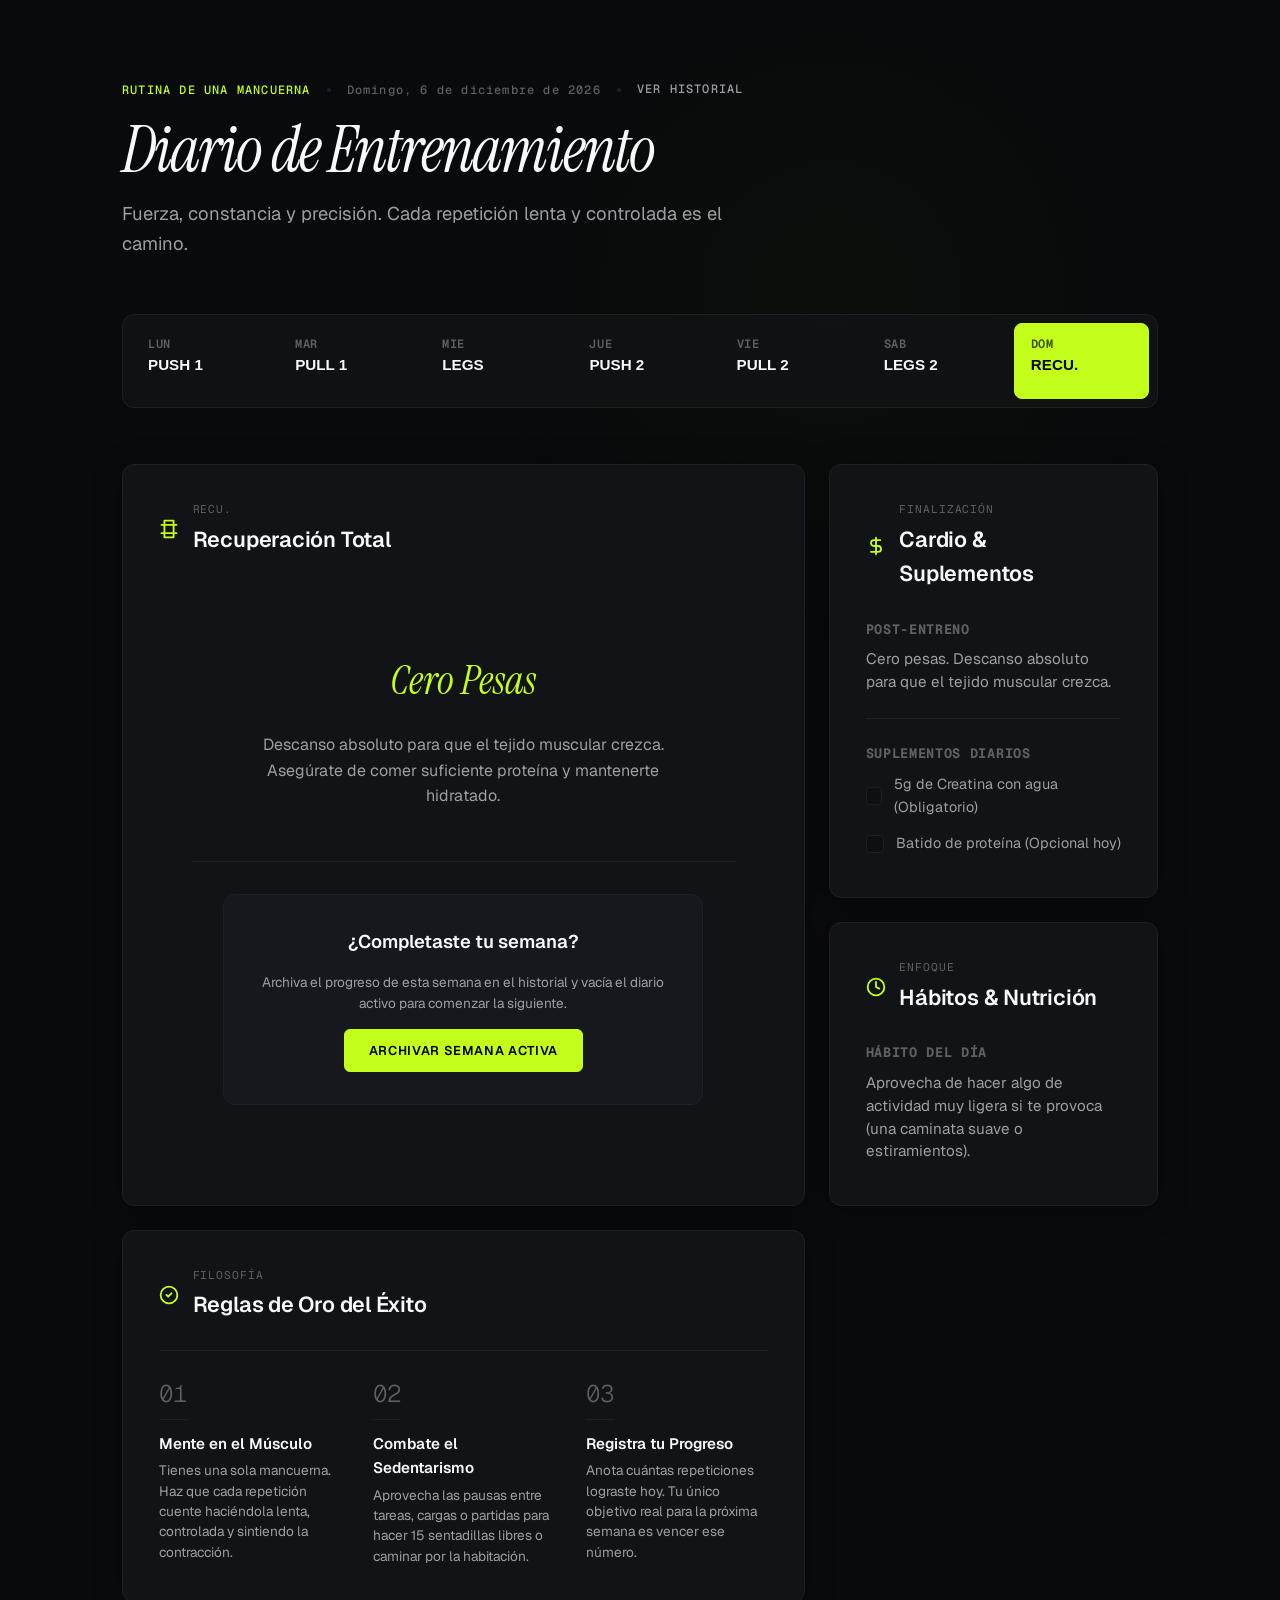
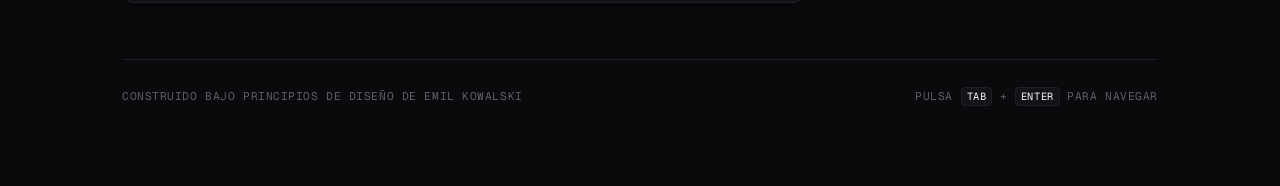
==== index.html @ bdcbb493 "^Paso 1" ====
<!DOCTYPE html>
<html lang="es">

<head>
  <meta charset="UTF-8">
  <meta name="viewport" content="width=device-width, initial-scale=1.0">
  <title>Diario de Entrenamiento — Calendario Interactivo</title>
  <meta name="description"
    content="Calendario interactivo de entrenamiento minimalista con una sola mancuerna. Registra repeticiones, completa series y sigue hábitos diarios.">
  <link rel="preconnect" href="https://fonts.googleapis.com">
  <link rel="preconnect" href="https://fonts.gstatic.com" crossorigin>
  <link
    href="https://fonts.googleapis.com/css2?family=Instrument+Serif:ital@0;1&family=Geist:wght@300;400;500;600;700&family=Geist+Mono:wght@400;500;600&display=swap"
    rel="stylesheet">
  <link rel="stylesheet" href="style.css?v=1.2">
</head>

<body>

  <!-- Background Subtle Blob (Ambient Motion) -->
  <div class="ambient-glow" id="ambientGlow"></div>

  <div class="app-container">

    <!-- Editorial Header -->
    <header class="main-header">
      <div class="header-meta">
        <span class="meta-tag">RUTINA DE UNA MANCUERNA</span>
        <span class="meta-divider"></span>
        <span class="meta-date" id="currentDateString">Viernes, 5 de Junio</span>
        <span class="meta-divider"></span>
        <a href="historial.html" class="history-link" id="navHistoryLink">VER HISTORIAL</a>
      </div>
      <h1 class="main-title">Diario de Entrenamiento</h1>
      <p class="main-subtitle">Fuerza, constancia y precisión. Cada repetición lenta y controlada es el camino.</p>
    </header>

    <!-- Calendar Day Navigation Bar -->
    <nav class="calendar-nav">
      <div class="nav-scroll-wrapper" id="daysNav">
        <!-- Generado por JS -->
      </div>
    </nav>

    <!-- Bento Grid Container -->
    <main class="bento-grid">

      <!-- Card 1: Routine & Exercises (Large) -->
      <section class="bento-card col-span-2 row-span-2" id="routineCard">
        <div class="card-header">
          <div class="card-header-left">
            <svg class="card-icon" viewBox="0 0 24 24" fill="none" stroke="currentColor" stroke-width="2.2">
              <path d="M6.5 2h11M6.5 22h11M3 7h18M3 17h18M6.5 2v20M17.5 2v20" stroke-linecap="round"
                stroke-linejoin="round" />
            </svg>
            <div class="title-wrapper">
              <span class="card-category" id="routineType">PUSH 1</span>
              <h2 class="card-title" id="routineTitle">Pecho, Hombro & Tríceps</h2>
            </div>
          </div>
          <div class="card-header-right">
            <span class="badge badge-green" id="completionStatus">0 / 0 COMPLETADO</span>
          </div>
        </div>

        <div class="exercises-container" id="exercisesList">
          <!-- Generado dinámicamente por JS -->
        </div>
      </section>

      <!-- Card 2: Post-Workout Cardio & Supplements -->
      <section class="bento-card" id="cardioCard">
        <div class="card-header">
          <div class="card-header-left">
            <svg class="card-icon" viewBox="0 0 24 24" fill="none" stroke="currentColor" stroke-width="2.2">
              <path d="M12 2v20M17 5H9.5a3.5 3.5 0 0 0 0 7h5a3.5 3.5 0 0 1 0 7H6" stroke-linecap="round"
                stroke-linejoin="round" />
            </svg>
            <div class="title-wrapper">
              <span class="card-category">FINALIZACIÓN</span>
              <h2 class="card-title">Cardio & Suplementos</h2>
            </div>
          </div>
        </div>

        <div class="card-body">
          <div class="cardio-section section-block">
            <h3 class="section-block-title">Post-Entreno</h3>
            <p class="section-block-text" id="cardioText">10-15 minutos de cardio en casa (saltos de tijera,
              escaladores).</p>
          </div>

          <div class="divider"></div>

          <div class="supplements-section section-block">
            <h3 class="section-block-title">Suplementos Diarios</h3>
            <div class="supplements-list" id="supplementsList">
              <!-- Checkboxes -->
            </div>
          </div>
        </div>
      </section>

      <!-- Card 3: Habits & Nutrition -->
      <section class="bento-card" id="habitsCard">
        <div class="card-header">
          <div class="card-header-left">
            <svg class="card-icon" viewBox="0 0 24 24" fill="none" stroke="currentColor" stroke-width="2.2">
              <path d="M12 22c5.523 0 10-4.477 10-10S17.523 2 12 2 2 6.477 2 12s4.477 10 10 10z" stroke-linecap="round"
                stroke-linejoin="round" />
              <path d="M12 6v6l4 2" stroke-linecap="round" stroke-linejoin="round" />
            </svg>
            <div class="title-wrapper">
              <span class="card-category">ENFOQUE</span>
              <h2 class="card-title">Hábitos & Nutrición</h2>
            </div>
          </div>
        </div>

        <div class="card-body">
          <div class="habit-section section-block">
            <h3 class="section-block-title">Hábito del Día</h3>
            <p class="section-block-text" id="habitText">Mientras configuras flujos de trabajo o entre tareas, levántate
              a estirar la espalda.</p>
          </div>

          <div class="nutrition-block-wrapper" id="nutritionBlock" style="display: none;">
            <div class="divider"></div>
            <div class="nutrition-section section-block">
              <h3 class="section-block-title">Consejo Nutricional</h3>
              <p class="section-block-text" id="nutritionText">Equilibrio calórico ligero antes de tu comida libre.</p>
            </div>
          </div>
        </div>
      </section>

      <!-- Card 4: Daily Success Rules (Rules Grid) -->
      <section class="bento-card col-span-2" id="rulesCard">
        <div class="card-header">
          <div class="card-header-left">
            <svg class="card-icon" viewBox="0 0 24 24" fill="none" stroke="currentColor" stroke-width="2.2">
              <circle cx="12" cy="12" r="10" stroke-linecap="round" stroke-linejoin="round" />
              <path d="m9 12 2 2 4-4" stroke-linecap="round" stroke-linejoin="round" />
            </svg>
            <div class="title-wrapper">
              <span class="card-category">FILOSOFÍA</span>
              <h2 class="card-title">Reglas de Oro del Éxito</h2>
            </div>
          </div>
        </div>

        <div class="rules-grid">
          <div class="rule-item">
            <span class="rule-number">01</span>
            <div class="rule-content">
              <h4 class="rule-title">Mente en el Músculo</h4>
              <p class="rule-desc">Tienes una sola mancuerna. Haz que cada repetición cuente haciéndola lenta,
                controlada y sintiendo la contracción.</p>
            </div>
          </div>
          <div class="rule-item">
            <span class="rule-number">02</span>
            <div class="rule-content">
              <h4 class="rule-title">Combate el Sedentarismo</h4>
              <p class="rule-desc">Aprovecha las pausas entre tareas, cargas o partidas para hacer 15 sentadillas libres
                o caminar por la habitación.</p>
            </div>
          </div>
          <div class="rule-item">
            <span class="rule-number">03</span>
            <div class="rule-content">
              <h4 class="rule-title">Registra tu Progreso</h4>
              <p class="rule-desc">Anota cuántas repeticiones lograste hoy. Tu único objetivo real para la próxima
                semana es vencer ese número.</p>
            </div>
          </div>
        </div>
      </section>

    </main>

    <!-- Minimal Footer -->
    <footer class="main-footer">
      <span class="footer-meta">Construido bajo principios de diseño de Emil Kowalski</span>
      <span class="footer-meta">PULSA <kbd class="kbd-btn">TAB</kbd> + <kbd class="kbd-btn">ENTER</kbd> PARA
        NAVEGAR</span>
    </footer>

  </div>

  <!-- Global Technique Modal -->
  <div class="modal-overlay" id="techModal" onclick="closeTechniqueModal(event)">
    <div class="modal-content" onclick="event.stopPropagation()">
      <button class="modal-close-btn" onclick="closeTechniqueModal(event)" aria-label="Cerrar modal">
        <svg viewBox="0 0 24 24" fill="none" stroke="currentColor" stroke-width="2.5" stroke-linecap="round"
          stroke-linejoin="round">
          <line x1="18" y1="6" x2="6" y2="18"></line>
          <line x1="6" y1="6" x2="18" y2="18"></line>
        </svg>
      </button>
      <div class="modal-body">
        <h3 class="modal-exercise-name" id="modalExName">Nombre del Ejercicio</h3>
        <p class="modal-exercise-note" id="modalExNote">Notas de ejecución...</p>
        <div class="modal-gif-wrapper">
          <img src="" alt="Demostración de técnica" class="modal-gif" id="modalExGif">
        </div>
      </div>
    </div>
  </div>

  <script src="app.js?v=1.2"></script>
</body>

</html>
---- style.css ----
/* ==========================================================================
   DESIGN SYSTEM & VARIABLES (Obsidian Volt Theme - Dark Athletic)
   ========================================================================== */
:root {
  /* Colors */
  --canvas-bg: #090A0C;
  --surface-card: #121316;
  --border-color: #1E2025;
  --border-color-hover: #2E313A;
  --text-primary: #F8F9FA;
  --text-secondary: #9E9FA4;
  --text-muted: #5E6065;
  
  /* Volt Accent */
  --volt-primary: #C3FF1A;
  --volt-primary-hover: #B2EC12;
  --volt-glow: rgba(195, 255, 26, 0.15);

  /* Muted Pastels (Accents in Dark Mode) */
  --pastel-red-bg: rgba(239, 68, 68, 0.15);
  --pastel-red-text: #F87171;
  --pastel-blue-bg: rgba(59, 130, 246, 0.15);
  --pastel-blue-text: #60A5FA;
  --pastel-green-bg: rgba(16, 185, 129, 0.15);
  --pastel-green-text: #34D399;
  --pastel-yellow-bg: rgba(245, 158, 11, 0.15);
  --pastel-yellow-text: #FBBF24;

  /* Typography */
  --font-sans: 'Geist', 'SF Pro Display', -apple-system, BlinkMacSystemFont, 'Segoe UI', Roboto, sans-serif;
  --font-serif: 'Instrument Serif', 'Playfair Display', Georgia, serif;
  --font-mono: 'Geist Mono', 'SF Mono', 'JetBrains Mono', monospace;

  /* Animation Curves */
  --ease-out: cubic-bezier(0.23, 1, 0.32, 1);
  --ease-in-out: cubic-bezier(0.77, 0, 0.175, 1);
  --ease-drawer: cubic-bezier(0.32, 0.72, 0, 1);
  
  /* Shadows (Dark-optimized) */
  --shadow-subtle: 0 4px 30px rgba(0, 0, 0, 0.3), 0 1px 3px rgba(0, 0, 0, 0.2);
  --shadow-hover: 0 15px 50px rgba(0, 0, 0, 0.5), 0 2px 8px rgba(0, 0, 0, 0.3);
}

/* ==========================================================================
   RESET & SYSTEM DEFAULTS
   ========================================================================== */
*, *::before, *::after {
  box-sizing: border-box;
  margin: 0;
  padding: 0;
}

body {
  background-color: var(--canvas-bg);
  color: var(--text-primary);
  font-family: var(--font-sans);
  line-height: 1.6;
  -webkit-font-smoothing: antialiased;
  -moz-osx-font-smoothing: grayscale;
  overflow-x: hidden;
  position: relative;
  min-height: 100vh;
}

/* Background Ambient Glow (Volt Accent) */
.ambient-glow {
  position: fixed;
  top: -10%;
  left: 35%;
  width: 60vw;
  height: 60vw;
  background: radial-gradient(circle, rgba(195, 255, 26, 0.02) 0%, rgba(9, 10, 12, 0) 70%);
  z-index: -1;
  pointer-events: none;
  animation: floatAmbient 25s infinite alternate ease-in-out;
}

@keyframes floatAmbient {
  0% {
    transform: translate(0, 0) scale(1);
  }
  100% {
    transform: translate(-10%, 15%) scale(1.1);
  }
}

/* ==========================================================================
   LAYOUT CONTAINERS
   ========================================================================== */
.app-container {
  max-width: 1100px;
  margin: 0 auto;
  padding: 5rem 2rem;
  display: flex;
  flex-direction: column;
  gap: 3.5rem;
}

/* ==========================================================================
   TYPOGRAPHY & HEADERS
   ========================================================================== */
.main-header {
  display: flex;
  flex-direction: column;
  gap: 1rem;
  animation: slideFadeIn 600ms var(--ease-out) forwards;
}

.header-meta {
  display: flex;
  align-items: center;
  gap: 1rem;
  font-family: var(--font-mono);
  font-size: 0.75rem;
  font-weight: 500;
  letter-spacing: 0.1em;
  color: var(--text-muted);
}

.meta-tag {
  color: var(--volt-primary);
}

.meta-divider {
  width: 4px;
  height: 4px;
  background-color: var(--border-color);
  border-radius: 50%;
}

.history-link {
  color: var(--text-secondary);
  text-decoration: none;
  border-bottom: 1px dashed transparent;
  transition: color 150ms var(--ease-out), border-color 150ms var(--ease-out);
}

.history-link:hover {
  color: var(--volt-primary);
  border-bottom-color: var(--volt-primary);
}

.main-title {
  font-family: var(--font-serif);
  font-size: 4rem;
  font-weight: 400;
  font-style: italic;
  line-height: 1.05;
  letter-spacing: -0.03em;
  color: var(--text-primary);
}

.main-subtitle {
  font-family: var(--font-sans);
  font-size: 1.15rem;
  font-weight: 400;
  color: var(--text-secondary);
  max-width: 600px;
}

/* ==========================================================================
   NAVIGATION (Calendar Tabs)
   ========================================================================== */
.calendar-nav {
  position: sticky;
  top: 1rem;
  z-index: 10;
  animation: slideFadeIn 600ms var(--ease-out) forwards;
  animation-delay: 80ms;
  opacity: 0;
  width: 100%;
  max-width: 100%;
}

.nav-scroll-wrapper {
  display: flex;
  gap: 0.75rem;
  background: rgba(18, 19, 22, 0.85);
  backdrop-filter: blur(12px);
  -webkit-backdrop-filter: blur(12px);
  padding: 0.5rem;
  border-radius: 12px;
  border: 1px solid var(--border-color);
  overflow-x: auto;
  scrollbar-width: none; /* Firefox */
  width: 100%;
  max-width: 100%;
}

.nav-scroll-wrapper::-webkit-scrollbar {
  display: none; /* Safari / Chrome */
}

.day-btn {
  flex: 1;
  min-width: 110px;
  background: transparent;
  border: 1px solid transparent;
  padding: 0.75rem 1rem;
  border-radius: 8px;
  cursor: pointer;
  display: flex;
  flex-direction: column;
  align-items: flex-start;
  gap: 0.25rem;
  text-align: left;
  transition: background 150ms var(--ease-out), border 150ms var(--ease-out), transform 150ms var(--ease-out);
}

@media (hover: hover) and (pointer: fine) {
  .day-btn:hover {
    background: rgba(255, 255, 255, 0.03);
    border-color: var(--border-color);
  }
}

.day-btn:active {
  transform: scale(0.97);
}

.day-btn.active {
  background: var(--volt-primary);
  border-color: var(--volt-primary);
}

.day-name {
  font-size: 0.75rem;
  font-family: var(--font-mono);
  text-transform: uppercase;
  letter-spacing: 0.05em;
  font-weight: 600;
  color: var(--text-muted);
}

.day-btn.active .day-name {
  color: #384F00;
}

.day-routine-name {
  font-size: 0.95rem;
  font-weight: 600;
  color: var(--text-primary);
  white-space: nowrap;
}

.day-btn.active .day-routine-name {
  color: #000000;
}

/* Indicators for Completion */
.day-completion-dot {
  width: 5px;
  height: 5px;
  background-color: var(--volt-primary);
  border-radius: 50%;
  margin-top: 0.25rem;
  opacity: 0;
  transition: opacity 200ms ease;
}

.day-btn.completed .day-completion-dot {
  opacity: 1;
}

.day-btn.active.completed .day-completion-dot {
  background-color: #000000;
}

/* ==========================================================================
   BENTO GRID SYSTEM
   ========================================================================== */
.bento-grid {
  display: grid;
  grid-template-columns: repeat(3, 1fr);
  grid-auto-rows: auto;
  gap: 1.5rem;
  animation: slideFadeIn 600ms var(--ease-out) forwards;
  animation-delay: 160ms;
  opacity: 0;
}

.col-span-2 {
  grid-column: span 2;
}

.row-span-2 {
  grid-row: span 2;
}

.bento-card {
  background-color: var(--surface-card);
  border: 1px solid var(--border-color);
  border-radius: 12px;
  padding: 2.25rem;
  display: flex;
  flex-direction: column;
  gap: 1.75rem;
  position: relative;
  transition: border-color 200ms var(--ease-out), box-shadow 200ms var(--ease-out);
  box-shadow: var(--shadow-subtle);
}

@media (hover: hover) and (pointer: fine) {
  .bento-card:hover {
    border-color: var(--border-color-hover);
    box-shadow: var(--shadow-hover);
  }
}

/* Bento Card Header */
.card-header {
  display: flex;
  align-items: flex-start;
  justify-content: space-between;
  gap: 1rem;
}

.card-header-left {
  display: flex;
  align-items: center;
  gap: 0.85rem;
}

.card-icon {
  width: 20px;
  height: 20px;
  color: var(--volt-primary);
  flex-shrink: 0;
}

.title-wrapper {
  display: flex;
  flex-direction: column;
  gap: 0.15rem;
}

.card-category {
  font-family: var(--font-mono);
  font-size: 0.7rem;
  letter-spacing: 0.08em;
  text-transform: uppercase;
  color: var(--text-muted);
}

.card-title {
  font-size: 1.35rem;
  font-weight: 600;
  letter-spacing: -0.01em;
  color: var(--text-primary);
}

/* Badges */
.badge {
  font-family: var(--font-mono);
  font-size: 0.7rem;
  font-weight: 600;
  letter-spacing: 0.05em;
  padding: 0.25rem 0.6rem;
  border-radius: 9999px;
  text-transform: uppercase;
}

.badge-green {
  background-color: var(--pastel-green-bg);
  color: var(--pastel-green-text);
}

.badge-blue {
  background-color: var(--pastel-blue-bg);
  color: var(--pastel-blue-text);
}

.badge-red {
  background-color: var(--pastel-red-bg);
  color: var(--pastel-red-text);
}

.badge-yellow {
  background-color: var(--pastel-yellow-bg);
  color: var(--pastel-yellow-text);
}

.badge-volt {
  background-color: rgba(195, 255, 26, 0.12);
  color: var(--volt-primary);
}

/* ==========================================================================
   CARD BODY CONTENTS
   ========================================================================== */
.card-body {
  display: flex;
  flex-direction: column;
  gap: 1.5rem;
  height: 100%;
}

.divider {
  width: 100%;
  height: 1px;
  background-color: var(--border-color);
}

.section-block {
  display: flex;
  flex-direction: column;
  gap: 0.5rem;
}

.section-block-title {
  font-size: 0.85rem;
  font-family: var(--font-mono);
  text-transform: uppercase;
  letter-spacing: 0.05em;
  color: var(--text-muted);
}

.section-block-text {
  font-size: 0.95rem;
  color: var(--text-secondary);
  line-height: 1.5;
}

/* ==========================================================================
   EXERCISE CONTAINER & DETAIL ITEMS
   ========================================================================== */
.exercises-container {
  display: flex;
  flex-direction: column;
  gap: 1.25rem;
}

.exercise-row {
  border: 1px solid var(--border-color);
  border-radius: 8px;
  padding: 1.25rem;
  display: flex;
  flex-direction: column;
  gap: 1rem;
  background-color: #17181D;
  transition: border-color 200ms var(--ease-out), background-color 200ms var(--ease-out);
}

.exercise-row.completed {
  border-color: rgba(195, 255, 26, 0.25);
  background-color: rgba(195, 255, 26, 0.02);
}

.exercise-meta-row {
  display: flex;
  align-items: flex-start;
  justify-content: space-between;
  gap: 1rem;
}

.exercise-info {
  display: flex;
  align-items: flex-start;
  gap: 0.75rem;
}

.exercise-num {
  font-family: var(--font-mono);
  font-size: 0.85rem;
  color: var(--text-muted);
  margin-top: 0.15rem;
}

.exercise-name-wrapper {
  display: flex;
  flex-direction: column;
  gap: 0.25rem;
}

.exercise-name {
  font-size: 1.05rem;
  font-weight: 600;
  color: var(--text-primary);
}

.exercise-notes {
  font-size: 0.85rem;
  color: var(--text-secondary);
  line-height: 1.4;
}

.exercise-badge-container {
  display: flex;
  align-items: center;
  gap: 0.5rem;
}

/* Interactive Sets & Tracking Panel */
.exercise-tracking {
  display: flex;
  flex-wrap: wrap;
  gap: 1rem;
  align-items: center;
  justify-content: space-between;
  border-top: 1px solid var(--border-color);
  padding-top: 0.85rem;
}

.sets-group {
  display: flex;
  flex-wrap: wrap;
  gap: 0.75rem 0.5rem;
  align-items: center;
}

.set-track-item {
  display: flex;
  align-items: center;
  gap: 0.4rem;
  font-size: 0.85rem;
}

.set-label {
  font-family: var(--font-mono);
  color: var(--text-secondary);
}

.rep-input {
  width: 44px;
  height: 28px;
  border: 1px solid var(--border-color);
  border-radius: 4px;
  text-align: center;
  font-family: var(--font-mono);
  font-size: 0.85rem;
  color: var(--text-primary);
  background-color: #0E0F12;
  transition: border-color 150ms var(--ease-out);
}

.rep-input:focus {
  outline: none;
  border-color: var(--volt-primary);
}

/* Custom Mini Checkbox Button for Series */
.set-checkbox-label {
  display: flex;
  align-items: center;
  justify-content: center;
  width: 28px;
  height: 28px;
  border: 1px solid var(--border-color);
  border-radius: 4px;
  background-color: #0E0F12;
  cursor: pointer;
  transition: background-color 150ms var(--ease-out), border-color 150ms var(--ease-out), transform 100ms var(--ease-out);
}

.set-checkbox-label:active {
  transform: scale(0.92);
}

.set-checkbox {
  display: none;
}

.set-checkbox-label svg {
  width: 12px;
  height: 12px;
  color: transparent;
  transition: color 150ms var(--ease-out);
}

.set-checkbox:checked + .set-checkbox-label {
  background-color: var(--volt-primary);
  border-color: var(--volt-primary);
}

.set-checkbox:checked + .set-checkbox-label svg {
  color: #000000;
}

/* Rest day card state */
.rest-day-message {
  display: flex;
  flex-direction: column;
  align-items: center;
  justify-content: center;
  padding: 4rem 2rem;
  text-align: center;
  gap: 1.25rem;
}

.rest-title {
  font-family: var(--font-serif);
  font-size: 2.5rem;
  font-style: italic;
  font-weight: 400;
  color: var(--volt-primary);
}

.rest-desc {
  max-width: 450px;
  color: var(--text-secondary);
}

/* ==========================================================================
   SUPPLEMENTS & CHECKBOX LIST
   ========================================================================== */
.supplements-list {
  display: flex;
  flex-direction: column;
  gap: 0.85rem;
}

.supplement-item {
  display: flex;
  align-items: center;
  gap: 0.75rem;
  cursor: pointer;
}

.supp-checkbox {
  display: none;
}

.supp-checkbox-box {
  width: 18px;
  height: 18px;
  border: 1px solid var(--border-color);
  border-radius: 4px;
  background-color: #0E0F12;
  display: flex;
  align-items: center;
  justify-content: center;
  transition: background-color 150ms var(--ease-out), border-color 150ms var(--ease-out);
}

.supp-checkbox-box svg {
  width: 10px;
  height: 10px;
  color: transparent;
  transition: color 150ms var(--ease-out);
}

.supp-checkbox:checked + .supp-checkbox-box {
  background-color: var(--volt-primary);
  border-color: var(--volt-primary);
}

.supp-checkbox:checked + .supp-checkbox-box svg {
  color: #000000;
}

.supp-name {
  font-size: 0.9rem;
  color: var(--text-secondary);
  transition: color 150ms var(--ease-out);
}

.supp-checkbox:checked ~ .supp-name {
  color: var(--volt-primary);
  text-decoration: line-through;
  opacity: 0.7;
}

/* ==========================================================================
   RULES BOXES
   ========================================================================== */
.rules-grid {
  display: grid;
  grid-template-columns: repeat(3, 1fr);
  gap: 2rem;
  border-top: 1px solid var(--border-color);
  padding-top: 1.5rem;
}

.rule-item {
  display: flex;
  flex-direction: column;
  gap: 0.75rem;
}

.rule-number {
  font-family: var(--font-mono);
  font-size: 1.5rem;
  font-weight: 300;
  color: var(--text-muted);
  border-bottom: 1px solid var(--border-color);
  padding-bottom: 0.35rem;
  width: fit-content;
}

.rule-content {
  display: flex;
  flex-direction: column;
  gap: 0.25rem;
}

.rule-title {
  font-size: 0.95rem;
  font-weight: 600;
  color: var(--text-primary);
}

.rule-desc {
  font-size: 0.85rem;
  color: var(--text-secondary);
  line-height: 1.5;
}

/* ==========================================================================
   FOOTER SECTION
   ========================================================================== */
.main-footer {
  display: flex;
  justify-content: space-between;
  align-items: center;
  border-top: 1px solid var(--border-color);
  padding-top: 1.75rem;
  font-family: var(--font-mono);
  font-size: 0.7rem;
  color: var(--text-muted);
  letter-spacing: 0.05em;
  text-transform: uppercase;
}

.kbd-btn {
  font-family: var(--font-mono);
  border: 1px solid var(--border-color);
  border-radius: 4px;
  background: #121316;
  padding: 2px 5px;
  font-size: 0.65rem;
  color: var(--text-primary);
}

/* ==========================================================================
   KEYFRAME ANIMATIONS & EXIT/ENTER STATES
   ========================================================================== */
@keyframes slideFadeIn {
  from {
    opacity: 0;
    transform: translateY(12px);
  }
  to {
    opacity: 1;
    transform: translateY(0);
  }
}

/* Page load stagger delays */
.bento-card:nth-child(1) { animation-delay: 160ms; }
.bento-card:nth-child(2) { animation-delay: 240ms; }
.bento-card:nth-child(3) { animation-delay: 320ms; }
.bento-card:nth-child(4) { animation-delay: 400ms; }

/* Interactive transition classes (applied dynamically) */
.transition-enter {
  opacity: 0;
  transform: translateY(8px);
}

.transition-enter-active {
  opacity: 1;
  transform: translateY(0);
  transition: opacity 250ms var(--ease-out), transform 250ms var(--ease-out);
}

.transition-exit {
  opacity: 1;
  transform: translateY(0);
}

.transition-exit-active {
  opacity: 0;
  transform: translateY(-8px);
  transition: opacity 150ms var(--ease-out), transform 150ms var(--ease-out);
}

/* ==========================================================================
   RESPONSIVE LAYOUTS
   ========================================================================== */
@media (max-width: 1024px) {
  .app-container {
    padding: 3rem 1.5rem;
  }
  .main-title {
    font-size: 3rem;
  }
}

@media (max-width: 850px) {
  .bento-grid {
    grid-template-columns: 1fr;
  }
  .col-span-2 {
    grid-column: span 1;
  }
  .rules-grid {
    grid-template-columns: 1fr;
    gap: 1.5rem;
  }
}

@media (max-width: 768px) {
  .exercise-tracking {
    flex-direction: column;
    align-items: flex-start;
    gap: 0.85rem;
  }
  .sets-group {
    width: 100%;
    justify-content: flex-start;
  }
}

@media (max-width: 480px) {
  .app-container {
    padding: 2rem 1rem;
    gap: 2rem;
  }
  .main-title {
    font-size: 2.5rem;
  }
  .day-btn {
    min-width: 95px;
    padding: 0.6rem 0.8rem;
  }
  .bento-card {
    padding: 1.5rem;
  }
  .main-footer {
    flex-direction: column;
    gap: 0.75rem;
    align-items: flex-start;
  }
}

/* ==========================================================================
   VISUALIZADOR DE TÉCNICA (Modal Centrado & Botón Volt)
   ========================================================================== */
.exercise-title-row {
  display: flex;
  align-items: center;
  gap: 1rem;
  flex-wrap: wrap;
}

.tech-btn {
  font-family: var(--font-sans);
  font-size: 0.75rem;
  font-weight: 500;
  text-transform: uppercase;
  letter-spacing: 0.05em;
  background: rgba(195, 255, 26, 0.08); /* Volt tint */
  color: var(--volt-primary);
  border: 1px solid rgba(195, 255, 26, 0.25);
  padding: 0.35rem 0.75rem;
  border-radius: 6px;
  cursor: pointer;
  transition: background 150ms var(--ease-out), border-color 150ms var(--ease-out), color 150ms var(--ease-out), transform 150ms var(--ease-out);
}

@media (hover: hover) and (pointer: fine) {
  .tech-btn:hover {
    background: rgba(195, 255, 26, 0.15);
    border-color: var(--volt-primary);
    color: #FFFFFF;
  }
}

.tech-btn:active {
  transform: scale(0.96);
}

/* Global Modal Overlay (Blur + Dark backing) */
.modal-overlay {
  position: fixed;
  top: 0;
  left: 0;
  width: 100vw;
  height: 100vh;
  background-color: rgba(0, 0, 0, 0.7);
  backdrop-filter: blur(8px);
  -webkit-backdrop-filter: blur(8px);
  z-index: 1000;
  display: flex;
  align-items: center;
  justify-content: center;
  opacity: 0;
  pointer-events: none;
  transition: opacity 250ms var(--ease-out);
}

.modal-overlay.open {
  opacity: 1;
  pointer-events: auto;
}

/* Modal Popup Content Box (No browser frame chrome, clean Obsidian Card) */
.modal-content {
  background-color: var(--surface-card);
  border: 1px solid var(--border-color);
  border-radius: 16px;
  padding: 2.5rem;
  width: 90%;
  max-width: 440px;
  box-shadow: 0 20px 80px rgba(0, 0, 0, 0.6);
  position: relative;
  transform: scale(0.95);
  transition: transform 250ms var(--ease-out);
  display: flex;
  flex-direction: column;
  gap: 1.25rem;
}

.modal-overlay.open .modal-content {
  transform: scale(1);
}

/* Modal Close Button (Cross Icon) */
.modal-close-btn {
  position: absolute;
  top: 1.25rem;
  right: 1.25rem;
  background: transparent;
  border: none;
  color: var(--text-secondary);
  cursor: pointer;
  padding: 6px;
  display: flex;
  align-items: center;
  justify-content: center;
  border-radius: 6px;
  transition: color 150ms var(--ease-out), background-color 150ms var(--ease-out), transform 100ms var(--ease-out);
}

.modal-close-btn svg {
  width: 18px;
  height: 18px;
}

@media (hover: hover) and (pointer: fine) {
  .modal-close-btn:hover {
    color: var(--text-primary);
    background-color: rgba(255, 255, 255, 0.05);
  }
}

.modal-close-btn:active {
  transform: scale(0.92);
}

/* Modal Body Content */
.modal-body {
  display: flex;
  flex-direction: column;
  gap: 0.75rem;
  text-align: left;
}

.modal-exercise-name {
  font-family: var(--font-sans);
  font-size: 1.35rem;
  font-weight: 700;
  letter-spacing: -0.01em;
  color: var(--text-primary);
}

.modal-exercise-note {
  font-size: 0.9rem;
  color: var(--text-secondary);
  line-height: 1.5;
}

/* Simple Visual GIF Box (Clean white rectangle to wrap the GIF) */
.modal-gif-wrapper {
  background-color: #FFFFFF;
  border: 1px solid var(--border-color);
  border-radius: 8px;
  overflow: hidden;
  display: flex;
  justify-content: center;
  align-items: center;
  padding: 0.5rem;
  margin-top: 0.5rem;
}

.modal-gif {
  max-width: 100%;
  height: auto;
  display: block;
  border-radius: 4px;
}

/* ==========================================================================
   ARCHIVE WIDGET (SUNDAY / REST DAY)
   ========================================================================== */
.archive-section {
  width: 100%;
  margin-top: 2rem;
  display: flex;
  flex-direction: column;
  align-items: center;
}

.archive-divider {
  width: 100%;
  height: 1px;
  background-color: var(--border-color);
  margin-bottom: 2rem;
}

.archive-card {
  background-color: #17181D;
  border: 1px solid var(--border-color);
  border-radius: 12px;
  padding: 2rem;
  max-width: 480px;
  text-align: center;
  display: flex;
  flex-direction: column;
  gap: 1rem;
}

.archive-title {
  font-size: 1.15rem;
  font-weight: 600;
  color: var(--text-primary);
}

.archive-desc {
  font-size: 0.85rem;
  color: var(--text-secondary);
  line-height: 1.5;
}

.archive-btn {
  background-color: var(--volt-primary);
  color: #000000;
  border: 1px solid var(--volt-primary);
  font-family: var(--font-sans);
  font-size: 0.8rem;
  font-weight: 600;
  letter-spacing: 0.05em;
  text-transform: uppercase;
  padding: 0.75rem 1.5rem;
  border-radius: 6px;
  cursor: pointer;
  align-self: center;
  transition: background 150ms var(--ease-out), border-color 150ms var(--ease-out), transform 100ms var(--ease-out);
}

@media (hover: hover) and (pointer: fine) {
  .archive-btn:hover {
    background-color: var(--volt-primary-hover);
    border-color: var(--volt-primary-hover);
  }
}

.archive-btn:active {
  transform: scale(0.97);
}

/* ==========================================================================
   PROGRESS HISTORY STYLES
   ========================================================================== */

/* Main layout wrapper */
.history-main {
  display: flex;
  flex-direction: column;
  gap: 1.5rem;
  animation: slideFadeIn 600ms var(--ease-out) forwards;
  animation-delay: 80ms;
  opacity: 0;
}

.history-section-header {
  display: flex;
  justify-content: space-between;
  align-items: center;
  border-bottom: 1px solid var(--border-color);
  padding-bottom: 0.75rem;
}

.history-section-title {
  font-size: 1.5rem;
  font-weight: 600;
  letter-spacing: -0.02em;
  color: var(--text-primary);
}

/* Empty state message */
.empty-history-message {
  display: flex;
  flex-direction: column;
  align-items: center;
  justify-content: center;
  padding: 5rem 2rem;
  text-align: center;
  background-color: var(--surface-card);
  border: 1px solid var(--border-color);
  border-radius: 12px;
  gap: 1rem;
}

.empty-icon {
  width: 48px;
  height: 48px;
  color: var(--text-muted);
}

.empty-title {
  font-family: var(--font-serif);
  font-size: 2rem;
  font-style: italic;
  font-weight: 400;
  color: var(--text-secondary);
}

.empty-desc {
  max-width: 420px;
  font-size: 0.9rem;
  color: var(--text-muted);
  line-height: 1.5;
}

/* Standalone week active period container */
.active-period-group {
  display: flex;
  flex-direction: column;
  gap: 1.25rem;
}

.period-group-title {
  font-family: var(--font-mono);
  font-size: 0.75rem;
  text-transform: uppercase;
  letter-spacing: 0.08em;
  color: var(--volt-primary);
  margin-top: 1.5rem;
  margin-bottom: 0.25rem;
}

/* Month & Week Collapsible Cards */
.history-month-card {
  background-color: var(--surface-card);
  border: 1px solid var(--border-color);
  border-radius: 12px;
  display: flex;
  flex-direction: column;
  overflow: hidden;
  box-shadow: var(--shadow-subtle);
  transition: border-color 200ms var(--ease-out);
}

.history-month-card.expanded {
  border-color: var(--border-color-hover);
}

.month-header {
  padding: 1.5rem 2rem;
  display: flex;
  justify-content: space-between;
  align-items: center;
  cursor: pointer;
  background-color: rgba(255, 255, 255, 0.01);
  user-select: none;
}

.month-label {
  font-size: 1.25rem;
  font-weight: 700;
  color: var(--text-primary);
  letter-spacing: -0.01em;
}

.month-meta {
  font-family: var(--font-mono);
  font-size: 0.75rem;
  color: var(--text-muted);
}

.month-weeks-body {
  display: none;
  flex-direction: column;
  gap: 1.25rem;
  padding: 0 2rem 2rem 2rem;
}

.history-month-card.expanded .month-weeks-body {
  display: flex;
}

/* History Week Card */
.history-week-card {
  background-color: #17181D;
  border: 1px solid var(--border-color);
  border-radius: 10px;
  display: flex;
  flex-direction: column;
  overflow: hidden;
  transition: border-color 200ms var(--ease-out);
}

.history-week-card.expanded {
  border-color: rgba(195, 255, 26, 0.25);
}

.week-header {
  padding: 1.25rem 1.75rem;
  display: flex;
  justify-content: space-between;
  align-items: center;
  cursor: pointer;
  user-select: none;
}

.header-title-group {
  display: flex;
  align-items: center;
  gap: 0.75rem;
}

.toggle-arrow {
  width: 16px;
  height: 16px;
  color: var(--text-muted);
  transition: transform 200ms var(--ease-out);
}

.history-month-card.expanded > .month-header .toggle-arrow,
.history-week-card.expanded > .week-header .toggle-arrow {
  transform: rotate(90deg);
}

.week-label {
  font-size: 1.05rem;
  font-weight: 600;
  color: var(--text-primary);
}

.week-dates {
  font-family: var(--font-mono);
  font-size: 0.7rem;
  color: var(--text-muted);
  margin-left: 0.5rem;
}

.week-days-body {
  display: none;
  flex-direction: column;
  gap: 0.85rem;
  padding: 0 1.75rem 1.75rem 1.75rem;
}

.history-week-card.expanded .week-days-body {
  display: flex;
}

/* History Day Row */
.history-day-row {
  border: 1px solid var(--border-color);
  border-radius: 6px;
  overflow: hidden;
  background-color: #0E0F12;
  transition: border-color 150ms var(--ease-out);
}

.history-day-row.expanded {
  border-color: var(--border-color-hover);
}

.history-day-header {
  padding: 0.85rem 1.25rem;
  display: flex;
  justify-content: space-between;
  align-items: center;
  cursor: pointer;
  user-select: none;
}

.day-left {
  display: flex;
  align-items: center;
  gap: 1rem;
}

.day-name-tag {
  font-family: var(--font-mono);
  font-size: 0.75rem;
  font-weight: 700;
  color: var(--text-muted);
  width: 32px;
  text-transform: uppercase;
}

.day-title-wrapper {
  display: flex;
  flex-direction: column;
  gap: 0.1rem;
}

.day-routine-type {
  font-family: var(--font-mono);
  font-size: 0.65rem;
  color: var(--volt-primary);
  letter-spacing: 0.05em;
}

.day-title-text {
  font-size: 0.95rem;
  font-weight: 500;
  color: var(--text-primary);
}

.day-right {
  display: flex;
  align-items: center;
  gap: 0.75rem;
}

.expand-day-arrow {
  width: 14px;
  height: 14px;
  color: var(--text-muted);
  transition: transform 200ms var(--ease-out);
}

.history-day-row.expanded .expand-day-arrow {
  transform: rotate(180deg);
}

.history-day-content {
  display: none;
  padding: 1.25rem;
  border-top: 1px solid var(--border-color);
  background-color: #0B0C0E;
}

.history-day-row.expanded .history-day-content {
  display: block;
}

/* Day Details Container */
.day-details-container {
  display: flex;
  flex-direction: column;
  gap: 1.25rem;
}

.history-section-subtitle {
  font-family: var(--font-mono);
  font-size: 0.7rem;
  text-transform: uppercase;
  letter-spacing: 0.05em;
  color: var(--text-muted);
  margin-bottom: 0.75rem;
}

.history-empty-text {
  font-size: 0.85rem;
  color: var(--text-muted);
  font-style: italic;
}

/* History Exercises Detail */
.history-exercise-item {
  display: flex;
  flex-direction: column;
  gap: 0.5rem;
  padding-bottom: 0.75rem;
  border-bottom: 1px solid rgba(255, 255, 255, 0.02);
}

.history-exercise-item:last-child {
  border-bottom: none;
  padding-bottom: 0;
}

.ex-item-info {
  display: flex;
  justify-content: space-between;
  align-items: baseline;
  flex-wrap: wrap;
  gap: 0.5rem;
}

.ex-item-name {
  font-size: 0.9rem;
  font-weight: 600;
  color: var(--text-primary);
}

.ex-item-meta {
  font-size: 0.75rem;
  color: var(--text-muted);
}

.ex-item-sets {
  display: flex;
  flex-wrap: wrap;
  gap: 0.4rem;
}

/* Set Badges */
.history-set-badge {
  font-family: var(--font-mono);
  font-size: 0.65rem;
  padding: 0.15rem 0.4rem;
  border-radius: 4px;
  border: 1px solid var(--border-color);
}

.history-set-badge.completed {
  background-color: rgba(195, 255, 26, 0.06);
  border-color: rgba(195, 255, 26, 0.2);
  color: var(--volt-primary);
}

.history-set-badge.failed {
  background-color: rgba(255, 255, 255, 0.02);
  border-color: var(--border-color);
  color: var(--text-muted);
}

.day-details-divider {
  width: 100%;
  height: 1px;
  background-color: var(--border-color);
}

/* Supplements history tag lists */
.supps-history-block {
  display: flex;
  flex-direction: column;
  gap: 0.5rem;
}

.supps-history-title {
  font-family: var(--font-mono);
  font-size: 0.7rem;
  text-transform: uppercase;
  letter-spacing: 0.05em;
  color: var(--text-muted);
}

.supps-history-tags {
  display: flex;
  flex-wrap: wrap;
  gap: 0.4rem;
}

.supp-history-tag {
  font-size: 0.75rem;
  padding: 0.15rem 0.5rem;
  border-radius: 4px;
  border: 1px solid var(--border-color);
}

.supp-history-tag.completed {
  background-color: rgba(52, 211, 153, 0.06);
  border-color: rgba(52, 211, 153, 0.2);
  color: #34D399;
}

.supp-history-tag.failed {
  background-color: rgba(255, 255, 255, 0.02);
  border-color: var(--border-color);
  color: var(--text-muted);
}

/* Action Control Buttons (bottom of page) */
.history-actions-panel {
  display: flex;
  gap: 1rem;
  margin-top: 2rem;
  flex-wrap: wrap;
}

.history-util-btn {
  font-family: var(--font-sans);
  font-size: 0.8rem;
  font-weight: 500;
  display: flex;
  align-items: center;
  gap: 0.5rem;
  padding: 0.6rem 1.25rem;
  border-radius: 6px;
  cursor: pointer;
  background: transparent;
  transition: background 150ms var(--ease-out), border-color 150ms var(--ease-out), color 150ms var(--ease-out), transform 100ms var(--ease-out);
}

.history-util-btn svg {
  width: 14px;
  height: 14px;
}

.btn-export {
  border: 1px solid var(--border-color);
  color: var(--text-secondary);
}

@media (hover: hover) and (pointer: fine) {
  .btn-export:hover {
    border-color: var(--volt-primary);
    color: var(--volt-primary);
    background-color: rgba(195, 255, 26, 0.02);
  }
}

.btn-reset {
  border: 1px solid rgba(239, 68, 68, 0.25);
  color: #F87171;
}

@media (hover: hover) and (pointer: fine) {
  .btn-reset:hover {
    border-color: #EF4444;
    background-color: rgba(239, 68, 68, 0.05);
  }
}

.history-util-btn:active {
  transform: scale(0.97);
}

@media (max-width: 600px) {
  .history-actions-panel {
    flex-direction: column;
    width: 100%;
  }
  .history-util-btn {
    width: 100%;
    justify-content: center;
  }
}

/* ==========================================================================
   DAY ACTION & FINALIZATION UI
   ========================================================================== */
.day-action-row {
  display: flex;
  justify-content: center;
  margin-top: 2rem;
  border-top: 1px solid var(--border-color);
  padding-top: 1.5rem;
}

.btn-finalize-day {
  background-color: var(--volt-primary);
  color: #000000;
  border: 1px solid var(--volt-primary);
  font-family: var(--font-sans);
  font-size: 0.8rem;
  font-weight: 600;
  letter-spacing: 0.05em;
  text-transform: uppercase;
  padding: 0.75rem 1.5rem;
  border-radius: 6px;
  cursor: pointer;
  transition: background 150ms var(--ease-out), border-color 150ms var(--ease-out), transform 100ms var(--ease-out);
}

@media (hover: hover) and (pointer: fine) {
  .btn-finalize-day:hover {
    background-color: var(--volt-primary-hover);
    border-color: var(--volt-primary-hover);
  }
}

.btn-finalize-day:active {
  transform: scale(0.97);
}

.day-finalized-banner {
  display: flex;
  justify-content: space-between;
  align-items: center;
  background-color: rgba(195, 255, 26, 0.03);
  border: 1px solid rgba(195, 255, 26, 0.15);
  border-radius: 8px;
  padding: 1rem 1.5rem;
  margin-top: 2rem;
}

.banner-left {
  display: flex;
  align-items: center;
  gap: 0.75rem;
  color: var(--volt-primary);
  font-weight: 600;
  font-size: 0.85rem;
  font-family: var(--font-sans);
  text-transform: uppercase;
  letter-spacing: 0.05em;
}

.success-icon {
  width: 18px;
  height: 18px;
  flex-shrink: 0;
}

.btn-modify-day {
  background-color: transparent;
  color: var(--text-secondary);
  border: 1px solid var(--border-color);
  font-family: var(--font-sans);
  font-size: 0.75rem;
  font-weight: 500;
  padding: 0.5rem 1rem;
  border-radius: 4px;
  cursor: pointer;
  transition: background 150ms var(--ease-out), border-color 150ms var(--ease-out), color 150ms var(--ease-out), transform 100ms var(--ease-out);
}

@media (hover: hover) and (pointer: fine) {
  .btn-modify-day:hover {
    border-color: var(--text-primary);
    color: var(--text-primary);
    background-color: rgba(255, 255, 255, 0.02);
  }
}

.btn-modify-day:active {
  transform: scale(0.97);
}
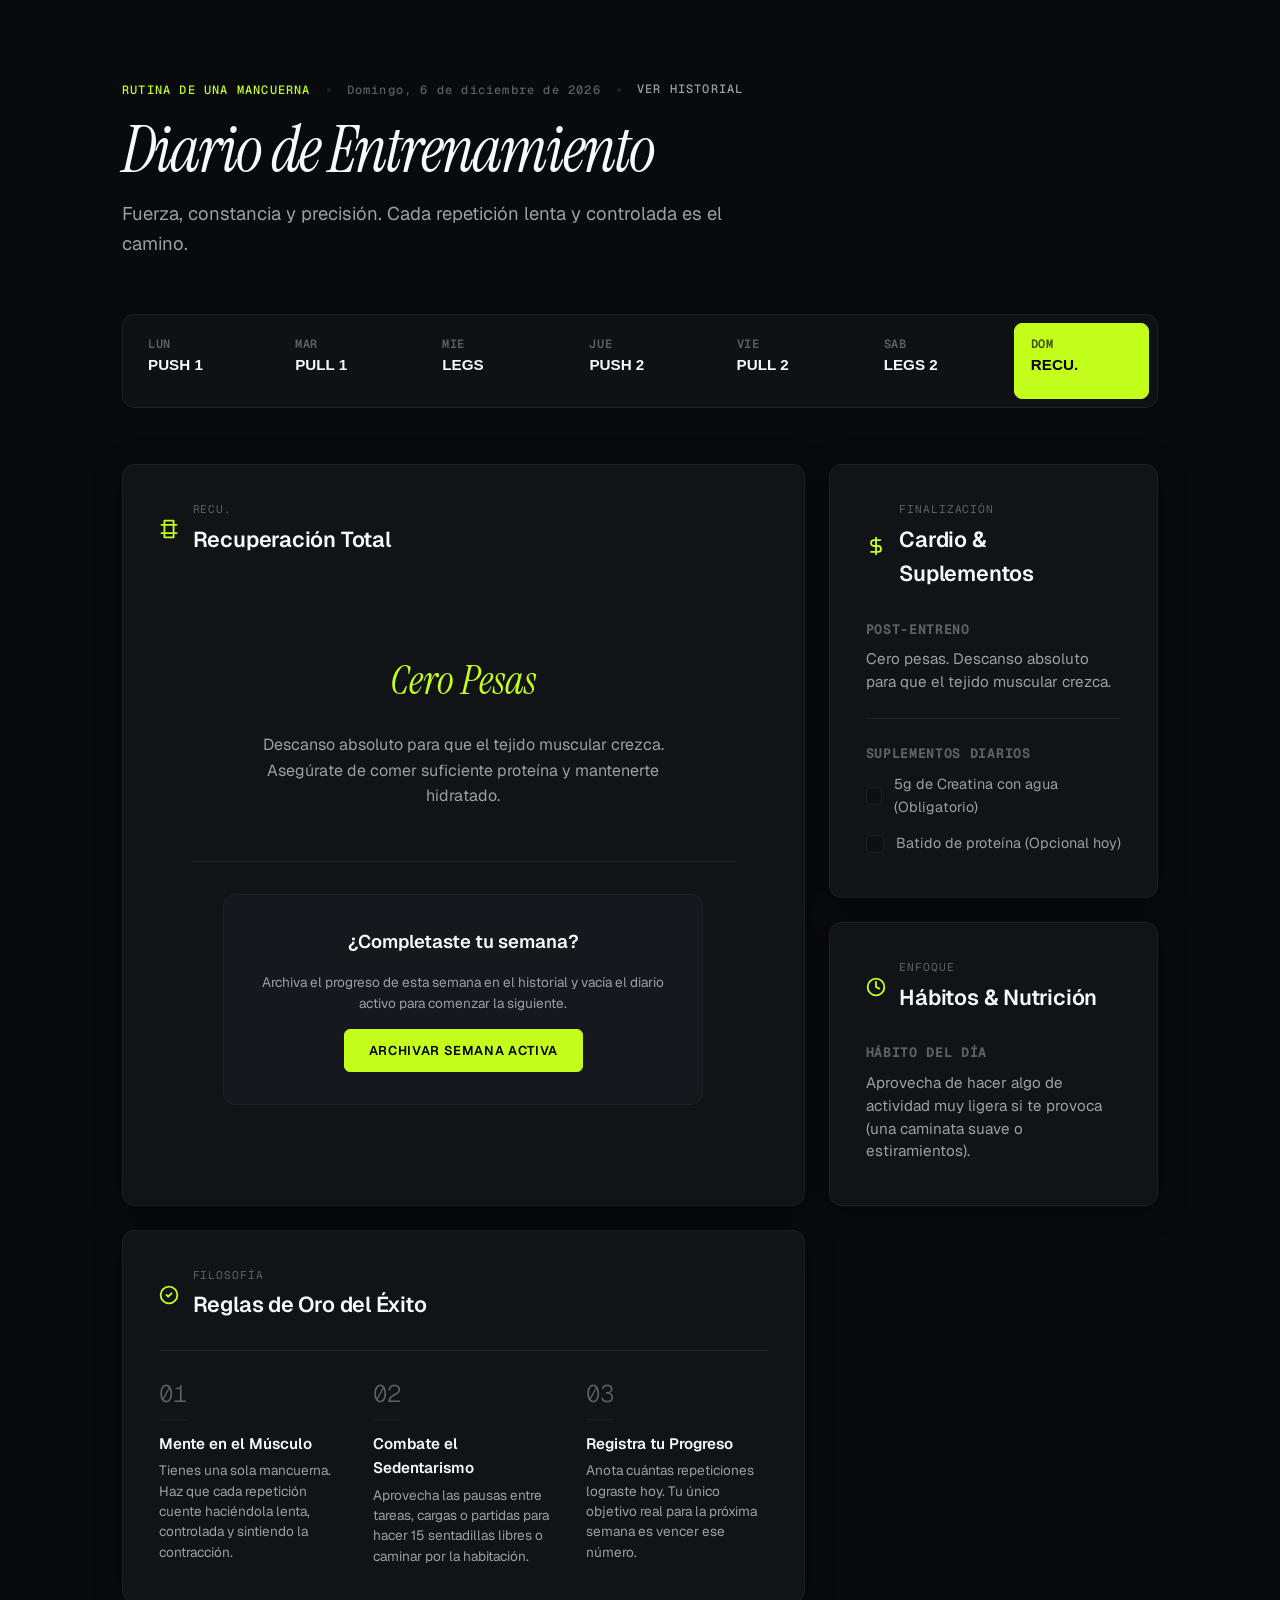
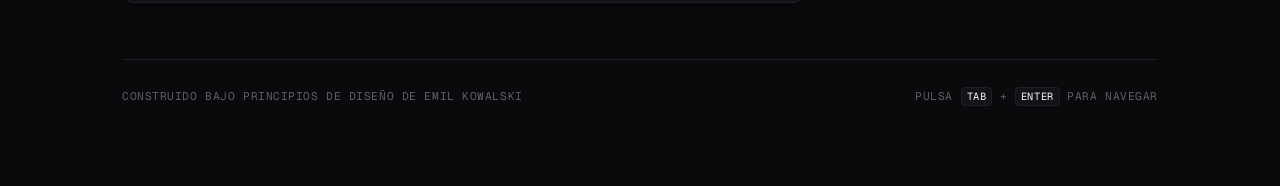
==== commit 70d661ed: "1" ====
--- a/index.html
+++ b/index.html
@@ -12,7 +12,7 @@
   <link
     href="https://fonts.googleapis.com/css2?family=Instrument+Serif:ital@0;1&family=Geist:wght@300;400;500;600;700&family=Geist+Mono:wght@400;500;600&display=swap"
     rel="stylesheet">
-  <link rel="stylesheet" href="style.css?v=1.2">
+  <link rel="stylesheet" href="style.css?v=1.8">
 </head>
 
 <body>
--- a/style.css
+++ b/style.css
@@ -50,13 +50,14 @@
   padding: 0;
 }
 
-body {
+html, body {
   background-color: var(--canvas-bg);
   color: var(--text-primary);
   font-family: var(--font-sans);
   line-height: 1.6;
   -webkit-font-smoothing: antialiased;
   -moz-osx-font-smoothing: grayscale;
+  max-width: 100%;
   overflow-x: hidden;
   position: relative;
   min-height: 100vh;
@@ -109,7 +110,8 @@
 .header-meta {
   display: flex;
   align-items: center;
-  gap: 1rem;
+  flex-wrap: wrap;
+  gap: 0.5rem 1rem;
   font-family: var(--font-mono);
   font-size: 0.75rem;
   font-weight: 500;
@@ -170,6 +172,7 @@
   opacity: 0;
   width: 100%;
   max-width: 100%;
+  min-width: 0;
 }
 
 .nav-scroll-wrapper {
@@ -185,6 +188,7 @@
   scrollbar-width: none; /* Firefox */
   width: 100%;
   max-width: 100%;
+  min-width: 0;
 }
 
 .nav-scroll-wrapper::-webkit-scrollbar {
@@ -271,12 +275,13 @@
    ========================================================================== */
 .bento-grid {
   display: grid;
-  grid-template-columns: repeat(3, 1fr);
+  grid-template-columns: repeat(3, minmax(0, 1fr));
   grid-auto-rows: auto;
   gap: 1.5rem;
   animation: slideFadeIn 600ms var(--ease-out) forwards;
   animation-delay: 160ms;
   opacity: 0;
+  min-width: 0;
 }
 
 .col-span-2 {
@@ -470,18 +475,22 @@
   display: flex;
   flex-direction: column;
   gap: 0.25rem;
+  align-items: flex-start;
+  text-align: left;
 }
 
 .exercise-name {
   font-size: 1.05rem;
   font-weight: 600;
   color: var(--text-primary);
+  text-align: left;
 }
 
 .exercise-notes {
   font-size: 0.85rem;
   color: var(--text-secondary);
   line-height: 1.4;
+  text-align: left;
 }
 
 .exercise-badge-container {
@@ -665,7 +674,7 @@
    ========================================================================== */
 .rules-grid {
   display: grid;
-  grid-template-columns: repeat(3, 1fr);
+  grid-template-columns: repeat(3, minmax(0, 1fr));
   gap: 2rem;
   border-top: 1px solid var(--border-color);
   padding-top: 1.5rem;
@@ -788,13 +797,13 @@
 
 @media (max-width: 850px) {
   .bento-grid {
-    grid-template-columns: 1fr;
+    grid-template-columns: minmax(0, 1fr);
   }
   .col-span-2 {
     grid-column: span 1;
   }
   .rules-grid {
-    grid-template-columns: 1fr;
+    grid-template-columns: minmax(0, 1fr);
     gap: 1.5rem;
   }
 }
@@ -823,14 +832,91 @@
     min-width: 95px;
     padding: 0.6rem 0.8rem;
   }
+  .bento-grid {
+    gap: 1rem;
+  }
   .bento-card {
-    padding: 1.5rem;
+    padding: 1.25rem 1rem;
+  }
+  .card-header {
+    flex-direction: column;
+    align-items: flex-start;
+    gap: 0.75rem;
+  }
+  .card-header-right {
+    align-self: flex-start;
+  }
+  .exercise-row {
+    padding: 1rem 0.75rem;
+  }
+  .exercise-title-row {
+    flex-direction: column;
+    align-items: flex-start;
+    gap: 0.5rem;
+  }
+  .rep-input {
+    width: 34px;
+    height: 24px;
+    font-size: 0.8rem;
+  }
+  .set-checkbox-label {
+    width: 24px;
+    height: 24px;
+  }
+  .set-track-item {
+    font-size: 0.8rem;
+    gap: 0.2rem;
   }
   .main-footer {
     flex-direction: column;
     gap: 0.75rem;
     align-items: flex-start;
   }
+  .day-finalized-banner {
+    flex-direction: column;
+    align-items: stretch;
+    gap: 1rem;
+    padding: 1rem;
+  }
+  .day-finalized-banner .btn-modify-day {
+    width: 100%;
+    text-align: center;
+  }
+  .modal-content {
+    padding: 1.5rem 1.25rem;
+  }
+  
+  /* Nested alignment fixes for progress history */
+  .month-header {
+    padding: 1rem 0.75rem;
+  }
+  .month-weeks-body {
+    padding: 0 0.5rem 0.75rem 0.5rem;
+  }
+  .week-header {
+    padding: 0.85rem 0.6rem;
+  }
+  .week-days-body {
+    padding: 0 0.5rem 0.75rem 0.5rem;
+  }
+  .history-day-header {
+    padding: 0.75rem 0.5rem;
+  }
+  .history-day-content {
+    padding: 0.85rem 0.5rem;
+  }
+  .day-left {
+    gap: 0.5rem;
+  }
+  .history-day-header .day-right {
+    padding-left: 40px;
+  }
+  .exercise-meta-row {
+    gap: 0.5rem;
+  }
+  .exercise-badge-container {
+    margin-left: 20px;
+  }
 }
 
 /* ==========================================================================
@@ -839,8 +925,10 @@
 .exercise-title-row {
   display: flex;
   align-items: center;
+  justify-content: flex-start;
   gap: 1rem;
   flex-wrap: wrap;
+  text-align: left;
 }
 
 .tech-btn {
@@ -1533,6 +1621,57 @@
     width: 100%;
     justify-content: center;
   }
+  .month-header {
+    padding: 1.25rem 1rem;
+  }
+  .month-weeks-body {
+    padding: 0 0.85rem 1rem 0.85rem;
+  }
+  .week-header {
+    flex-direction: column;
+    align-items: flex-start;
+    gap: 0.75rem;
+    padding: 1rem 0.85rem;
+  }
+  .header-title-group {
+    flex-wrap: wrap;
+    gap: 0.5rem 0.75rem;
+  }
+  .week-dates {
+    display: block;
+    width: 100%;
+    margin-left: 28px;
+  }
+  .week-header .badge {
+    align-self: flex-start;
+    margin-left: 28px;
+  }
+  .week-days-body {
+    padding: 0 0.85rem 1rem 0.85rem;
+  }
+  .history-day-header {
+    flex-direction: column;
+    align-items: flex-start;
+    gap: 0.75rem;
+    padding: 0.75rem 0.75rem;
+  }
+  .history-day-header .day-right {
+    width: 100%;
+    justify-content: space-between;
+    padding-left: 48px;
+  }
+  .history-day-content {
+    padding: 1rem 0.75rem;
+  }
+  .exercise-meta-row {
+    flex-direction: column;
+    align-items: flex-start;
+    gap: 0.75rem;
+  }
+  .exercise-badge-container {
+    align-self: flex-start;
+    margin-left: 28px;
+  }
 }
 
 /* ==========================================================================
